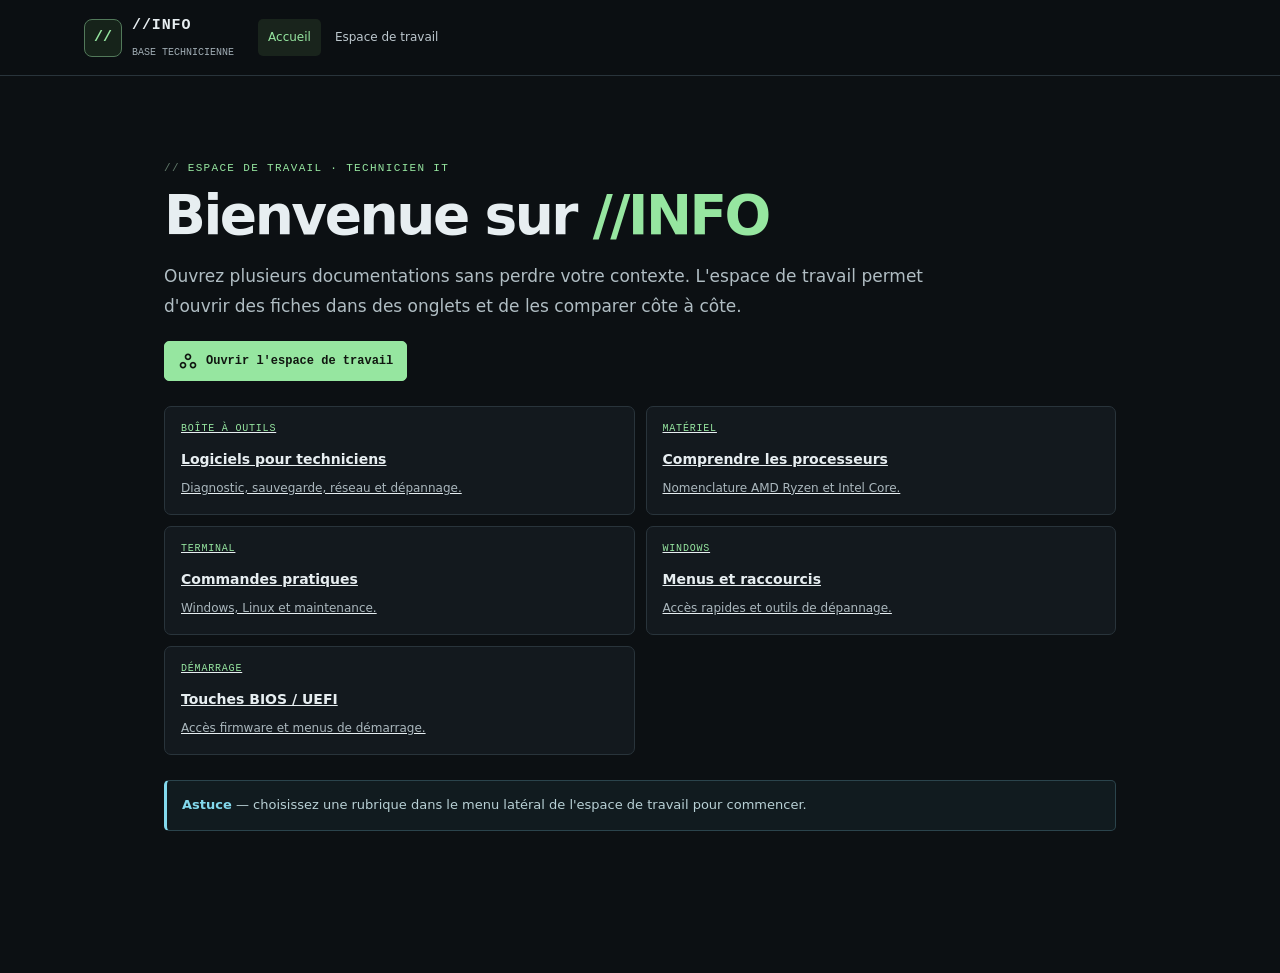
==== home.html @ bd090550 "Ajout des fichier" ====
<!doctype html>
<html lang="fr">
<head>
  <meta charset="utf-8">
  <meta name="viewport" content="width=device-width, initial-scale=1">
  <meta name="theme-color" content="#0c1013">
  <meta name="description" content="//INFO : documentation informatique et boîte à outils technicien.">
  <title>//INFO — Accueil</title>
  <link rel="stylesheet" href="https://fonts.googleapis.com/css2?family=Material+Symbols+Outlined:FILL@0..1&display=block">
  <link rel="stylesheet" href="style.css">
</head>
<body>
  <header class="site-header">
    <div class="header-inner">
      <a class="brand" href="home.html">
        <span class="brand-mark">//</span>
        <span>
          <span class="brand-name">//INFO</span><br>
          <span class="brand-sub">BASE TECHNICIENNE</span>
        </span>
      </a>
      <nav class="site-nav" aria-label="Navigation principale">
        <a href="home.html" aria-current="page">Accueil</a>
        <a href="index.html">Espace de travail</a>
      </nav>
    </div>
  </header>
  <main class="page">
    <div class="doc-inner">
      <section class="welcome" style="padding: clamp(24px, 5vw, 40px) 0;">
        <div class="eyebrow">Espace de travail · technicien IT</div>
        <h1>Bienvenue sur <span style="color:var(--green)">//INFO</span></h1>
        <p class="lead">Ouvrez plusieurs documentations sans perdre votre contexte. L'espace de travail permet d'ouvrir des fiches dans des onglets et de les comparer côte à côte.</p>
        <div class="hero-actions">
          <a href="index.html" class="button">
            <span class="material-symbols-outlined" aria-hidden="true">workspaces</span>
            Ouvrir l'espace de travail
          </a>
        </div>
        <div class="welcome-grid">
          <a href="index.html?open=tools" class="welcome-card">
            <span class="card-label">BOÎTE À OUTILS</span>
            <strong>Logiciels pour techniciens</strong>
            <span>Diagnostic, sauvegarde, réseau et dépannage.</span>
          </a>
          <a href="index.html?open=cpu" class="welcome-card">
            <span class="card-label">MATÉRIEL</span>
            <strong>Comprendre les processeurs</strong>
            <span>Nomenclature AMD Ryzen et Intel Core.</span>
          </a>
          <a href="index.html?open=commands" class="welcome-card">
            <span class="card-label">TERMINAL</span>
            <strong>Commandes pratiques</strong>
            <span>Windows, Linux et maintenance.</span>
          </a>
          <a href="index.html?open=windows" class="welcome-card">
            <span class="card-label">WINDOWS</span>
            <strong>Menus et raccourcis</strong>
            <span>Accès rapides et outils de dépannage.</span>
          </a>
          <a href="index.html?open=bios" class="welcome-card">
            <span class="card-label">DÉMARRAGE</span>
            <strong>Touches BIOS / UEFI</strong>
            <span>Accès firmware et menus de démarrage.</span>
          </a>
        </div>
        <p class="callout info">
          <strong>Astuce</strong> — choisissez une rubrique dans le menu latéral de l'espace de travail pour commencer.
        </p>
      </section>
    </div>
  </main>
</body>
</html>
---- style.css ----
:root {
  color-scheme: dark;
  --bg: #0c1013;
  --panel: #13191e;
  --panel-2: #192127;
  --line: #29343b;
  --text: #e7eef1;
  --muted: #a0adb4;
  --green: #96e6a0;
  --cyan: #83d9ed;
  --amber: #f2c178;
  --mono: ui-monospace, SFMono-Regular, Consolas, "Liberation Mono", monospace;
  --sans: Inter, ui-sans-serif, system-ui, -apple-system, "Segoe UI", sans-serif;
}

* {
  box-sizing: border-box;
}

html {
  scroll-behavior: smooth;
}

body {
  margin: 0;
  background: var(--bg);
  color: var(--text);
  font: 15px/1.7 var(--sans);
}

a {
  color: var(--green);
}

a:hover {
  color: #c0f5c6;
}

button,
input {
  font: inherit;
}

.material-symbols-outlined {
  font-family: 'Material Symbols Outlined';
  font-weight: normal;
  font-style: normal;
  font-size: 20px;
  line-height: 1;
  letter-spacing: normal;
  text-transform: none;
  display: inline-block;
  white-space: nowrap;
  word-wrap: normal;
  direction: ltr;
  font-feature-settings: 'liga';
  -webkit-font-feature-settings: 'liga';
  -webkit-font-smoothing: antialiased;
  font-variation-settings: 'FILL' 0, 'wght' 400, 'GRAD' 0, 'opsz' 24;
}

.eyebrow {
  color: var(--green);
  font: 11px var(--mono);
  letter-spacing: .12em;
  text-transform: uppercase;
}

.eyebrow::before {
  content: "// ";
  color: #62796a;
}

h1 {
  font-size: clamp(34px, 6vw, 55px);
  letter-spacing: -0.045em;
  line-height: 1.08;
  margin: 12px 0 16px;
}

h2 {
  font-size: 23px;
  letter-spacing: -0.025em;
  margin: 38px 0 12px;
}

h3 {
  font-size: 16px;
  margin: 0 0 8px;
}

.lead {
  font-size: 17px;
  line-height: 1.75;
  color: #b0bdc3;
  max-width: 760px;
}

.chips {
  display: flex;
  flex-wrap: wrap;
  gap: 8px;
  margin: 20px 0;
}

.chip {
  font: 10px var(--mono);
  color: #b1ddb5;
  background: #152019;
  border: 1px solid #2b4230;
  border-radius: 4px;
  padding: 4px 8px;
}

.hero {
  padding: 28px;
  border: 1px solid #334138;
  border-radius: 10px;
  background: linear-gradient(120deg, #132019, #12181d 68%);
  margin: 26px 0;
}

.hero p,
.card p {
  color: #aab7bd;
  margin: 0;
}

.hero-actions {
  display: flex;
  flex-wrap: wrap;
  gap: 10px;
  margin-top: 19px;
}

.button {
  display: inline-flex;
  align-items: center;
  justify-content: center;
  gap: 8px;
  padding: 9px 13px;
  border: 1px solid var(--green);
  border-radius: 5px;
  background: var(--green);
  color: #101610;
  text-decoration: none;
  font: 600 12px var(--mono);
}

.button:hover {
  color: #101610;
  background: #b9f3bf;
}

.button.secondary {
  background: transparent;
  color: var(--text);
  border-color: var(--line);
}

.button.secondary:hover {
  border-color: var(--green);
  color: var(--green);
}

.grid {
  display: grid;
  grid-template-columns: repeat(2, minmax(0, 1fr));
  gap: 12px;
}

.card {
  display: block;
  padding: 17px;
  border: 1px solid var(--line);
  border-radius: 8px;
  background: var(--panel);
  text-decoration: none;
  color: var(--text);
}

a.card:hover {
  border-color: #58745e;
  transform: translateY(-1px);
}

.card-label {
  font: 10px var(--mono);
  letter-spacing: .1em;
  text-transform: uppercase;
  color: var(--green);
  margin-bottom: 8px;
}

.card-title {
  font-weight: 650;
  margin-bottom: 5px;
}

.callout {
  margin: 18px 0;
  padding: 13px 15px;
  border: 1px solid #514226;
  border-left: 3px solid var(--amber);
  border-radius: 5px;
  background: #1b1710;
  color: #e0d2b8;
  font-size: 13px;
}

.callout strong {
  color: var(--amber);
}

.callout.info {
  border-color: #2b444c;
  border-left-color: var(--cyan);
  background: #111b1f;
  color: #b8d0d5;
}

.callout.info strong {
  color: var(--cyan);
}

.table-wrap {
  overflow-x: auto;
  margin: 14px 0;
  border: 1px solid var(--line);
  border-radius: 7px;
}

table {
  width: 100%;
  border-collapse: collapse;
  min-width: 520px;
  font-size: 13px;
}

th,
td {
  padding: 10px 12px;
  border-bottom: 1px solid var(--line);
  text-align: left;
  vertical-align: top;
}

th {
  background: #171e23;
  color: #b7c4c9;
  font: 10px var(--mono);
  letter-spacing: .08em;
  text-transform: uppercase;
}

td {
  color: #d0d9dd;
}

tr:last-child td {
  border-bottom: 0;
}

td a {
  overflow-wrap: anywhere;
}

.terminal {
  margin: 14px 0;
  border: 1px solid var(--line);
  border-radius: 7px;
  background: #080b0e;
  overflow: hidden;
}

.terminal-head {
  display: flex;
  align-items: center;
  justify-content: space-between;
  padding: 8px 12px;
  border-bottom: 1px solid var(--line);
  color: var(--muted);
  font: 10px var(--mono);
}

.copy {
  padding: 4px 9px;
  border: 1px solid #39444b;
  border-radius: 4px;
  background: transparent;
  color: #c2cdd1;
  font: 10px var(--mono);
  cursor: pointer;
}

.copy:hover {
  border-color: var(--green);
  color: var(--green);
}

pre {
  margin: 0;
  padding: 14px 16px;
  overflow: auto;
  color: #c4e7cb;
  font: 12px/1.8 var(--mono);
  white-space: pre-wrap;
  word-break: break-word;
}

code {
  font: .92em var(--mono);
  color: #c4e7cb;
  background: #192126;
  padding: 2px 5px;
  border-radius: 3px;
}

.terminal code {
  padding: 0;
  background: none;
}

ul,
ol {
  padding-left: 24px;
}

li {
  padding: 3px 0;
  color: #c3cdd1;
}

.footer {
  display: flex;
  justify-content: space-between;
  gap: 12px;
  margin-top: 54px;
  padding-top: 16px;
  border-top: 1px solid var(--line);
  color: #718087;
  font: 10px var(--mono);
}

.hidden-by-search {
  display: none !important;
}

::selection {
  background: #96e6a044;
}

/* Workspace shell */
.workspace-page {
  height: 100vh;
  min-height: 420px;
  overflow: hidden;
}

.workspace-shell {
  height: 100%;
  display: flex;
}

.workspace-sidebar {
  width: 268px;
  flex: 0 0 268px;
  background: #0d1115;
  border-right: 1px solid var(--line);
  display: flex;
  flex-direction: column;
  z-index: 20;
  min-height: 0;
}

.workspace-brand {
  display: flex;
  align-items: center;
  justify-content: space-between;
  padding: 19px 17px;
  border-bottom: 1px solid var(--line);
}

.brand {
  display: flex;
  align-items: center;
  gap: 10px;
  color: var(--text);
  text-decoration: none;
}

.brand-mark {
  display: grid;
  place-items: center;
  width: 38px;
  height: 38px;
  border: 1px solid #52795a;
  border-radius: 8px;
  color: var(--green);
  background: #16231a;
  font: 700 15px var(--mono);
}

.brand-name {
  font: 700 15px var(--mono);
  letter-spacing: .06em;
}

.brand-sub {
  font: 10px var(--mono);
  color: var(--muted);
}

.sidebar-close {
  display: none;
  background: transparent;
  border: 0;
  color: var(--muted);
  font-size: 25px;
}

.workspace-switch {
  display: flex;
  gap: 4px;
  margin: 15px 12px 12px;
  padding: 4px;
  border: 1px solid var(--line);
  border-radius: 7px;
  background: #090c0f;
}

.workspace-switch button {
  display: flex;
  align-items: center;
  justify-content: center;
  gap: 6px;
  flex: 1;
  min-width: 0;
  padding: 8px 4px;
  border: 0;
  border-radius: 5px;
  background: transparent;
  color: var(--muted);
  font: 11px var(--mono);
  cursor: pointer;
}

.workspace-switch .material-symbols-outlined {
  font-size: 17px;
}

.workspace-switch button.active {
  background: var(--panel-2);
  color: var(--green);
  box-shadow: 0 0 0 1px var(--line);
}

.workspace-search {
  display: flex;
  align-items: center;
  gap: 8px;
  margin: 0 12px 10px;
  padding: 0 10px;
  border: 1px solid var(--line);
  border-radius: 6px;
  background: #090c0f;
  color: var(--muted);
}

.workspace-search:focus-within {
  border-color: #638a69;
}

.workspace-search input {
  width: 100%;
  min-width: 0;
  padding: 9px 0;
  border: 0;
  outline: 0;
  background: transparent;
  color: var(--text);
  font-size: 12px;
}

.workspace-nav {
  overflow-y: auto;
  padding: 0 9px 15px;
}

.nav-category {
  padding: 15px 10px 6px;
  color: #728188;
  font: 10px var(--mono);
  letter-spacing: .12em;
  text-transform: uppercase;
}

.workspace-nav-link {
  display: flex;
  align-items: center;
  gap: 10px;
  width: 100%;
  padding: 9px 10px;
  border: 0;
  border-radius: 5px;
  background: transparent;
  color: #b7c3c8;
  text-align: left;
  font-size: 13px;
  cursor: pointer;
}

.workspace-nav-link:hover,
.workspace-nav-link.has-tab {
  background: #151d20;
  color: var(--green);
}

.nav-icon {
  width: 18px;
  color: #839399;
  text-align: center;
  font-size: 17px;
}

.workspace-nav-link:hover .nav-icon,
.workspace-nav-link.has-tab .nav-icon {
  color: var(--green);
}

.nav-empty {
  padding: 8px 10px;
  color: var(--muted);
  font: 12px var(--mono);
}

.sidebar-foot {
  margin-top: auto;
  padding: 13px 17px;
  border-top: 1px solid var(--line);
  color: var(--muted);
  font: 10px var(--mono);
}

.sidebar-scrim {
  display: none;
}

.status-dot {
  display: inline-block;
  width: 7px;
  height: 7px;
  margin-right: 7px;
  border-radius: 50%;
  background: var(--green);
  box-shadow: 0 0 8px #96e6a055;
}

.workspace-main {
  display: flex;
  flex: 1;
  flex-direction: column;
  min-width: 0;
  min-height: 0;
}

.workspace-topbar {
  height: 52px;
  flex: 0 0 52px;
  display: flex;
  align-items: center;
  gap: 12px;
  padding: 0 20px;
  border-bottom: 1px solid var(--line);
  background: #0d1115;
}

.workspace-crumb {
  display: flex;
  align-items: center;
  gap: 9px;
  overflow: hidden;
  color: #86949a;
  font: 10px var(--mono);
  letter-spacing: .05em;
  white-space: nowrap;
}

.workspace-crumb strong {
  overflow: hidden;
  color: #d0d9dd;
  font-weight: 500;
  text-overflow: ellipsis;
}

.workspace-actions {
  display: flex;
  gap: 6px;
  margin-left: auto;
}

.split-button,
.mobile-menu {
  border: 1px solid var(--line);
  border-radius: 5px;
  background: #141a1e;
  color: #bcc7cb;
  padding: 6px 9px;
  font: 11px var(--mono);
  cursor: pointer;
}

.split-button:hover,
.split-button.active {
  border-color: #54765a;
  color: var(--green);
}

.mobile-menu,
.mobile-brand {
  display: none;
}

.workspace {
  display: flex;
  flex: 1;
  min-width: 0;
  min-height: 0;
  overflow: hidden;
}

.pane {
  display: flex;
  flex: 1;
  flex-direction: column;
  min-width: 0;
  min-height: 0;
  background: var(--bg);
}

.pane-secondary {
  border-left: 1px solid var(--line);
}

.pane[hidden] {
  display: none;
}

.pane.active-pane {
  box-shadow: inset 0 2px var(--green);
}

.split-view .pane {
  flex-basis: 50%;
}

.tab-strip {
  display: flex;
  flex: 0 0 auto;
  min-height: 39px;
  overflow-x: auto;
  overflow-y: hidden;
  border-bottom: 1px solid var(--line);
  background: #101519;
  scrollbar-width: thin;
  padding: 2px 2px 0 2px;
}

.tab-strip.drag-over {
  background: #151f24;
  box-shadow: inset 0 -2px var(--green);
}

.workspace-tab-group {
  display: flex;
  align-items: center;
  flex: 0 0 auto;
  max-width: 240px;
  border-right: 1px solid #222b31;
  border-bottom: 2px solid transparent;
}

.workspace-tab-group:has(.workspace-tab.active) {
  border-bottom-color: var(--green);
  background: #151c20;
}

.workspace-tab-group:focus-within {
  border-bottom-color: var(--green);
}

.workspace-tab {
  display: flex;
  align-items: center;
  max-width: 210px;
  min-width: 90px;
  padding: 0 0 0 10px;
  border: 0;
  background: transparent;
  color: #9fadb3;
  font-size: 11px;
  cursor: grab;
}

.workspace-tab-group:has(.workspace-tab.active) .workspace-tab {
  color: var(--text);
}

.workspace-tab:focus-visible,
.tab-close:focus-visible {
  outline: 2px solid var(--cyan);
  outline-offset: -2px;
}

.tab-title {
  overflow: hidden;
  text-overflow: ellipsis;
  white-space: nowrap;
}

.tab-close {
  flex: 0 0 auto;
  width: 30px;
  height: 30px;
  margin: 0 4px;
  padding: 0;
  border: 0;
  border-radius: 4px;
  background: transparent;
  color: #819097;
  font-size: 18px;
  line-height: 1;
  cursor: pointer;
}

.tab-close.material-symbols-outlined {
  font-size: 17px;
}

.tab-close:hover {
  background: #343d42;
  color: #fff;
}

.pane-body {
  flex: 1;
  min-height: 0;
  overflow: hidden;
  background: var(--bg);
  display: flex;
  flex-direction: column;
}

.doc-frame {
  display: none;
  width: 100%;
  height: 100%;
  min-height: 0;
  border: 0;
  background: var(--bg);
}

.doc-frame.is-active {
  display: block;
}

.pane-empty {
  display: grid;
  place-items: center;
  height: 100%;
  min-height: 180px;
  padding: 25px;
  color: #89979d;
  text-align: center;
  font-size: 13px;
}

.welcome {
  max-width: 1000px;
  margin: auto;
  padding: clamp(24px, 5vw, 58px);
}

.welcome .lead {
  max-width: 760px;
}

.welcome-grid {
  display: grid;
  grid-template-columns: repeat(2, minmax(0, 1fr));
  gap: 11px;
  margin: 25px 0;
}

.welcome-card {
  display: flex;
  flex-direction: column;
  gap: 6px;
  padding: 16px;
  border: 1px solid var(--line);
  border-radius: 7px;
  background: var(--panel);
  color: var(--text);
  text-align: left;
  cursor: pointer;
}

.welcome-card:hover {
  border-color: #58745e;
  background: #171f1d;
}

.welcome-card strong {
  font-size: 14px;
}

.welcome-card > span:last-child {
  color: #aab7bd;
  font-size: 12px;
}

.welcome-card .card-label {
  color: var(--green);
  font: 10px var(--mono);
  letter-spacing: .08em;
}

/* Standalone documentation pages */
.site-header {
  position: sticky;
  top: 0;
  z-index: 5;
  background: #0c1013ee;
  border-bottom: 1px solid var(--line);
  backdrop-filter: blur(12px);
}

.header-inner {
  width: min(1160px, 100%);
  margin: auto;
  padding: 12px 24px;
  display: flex;
  align-items: center;
  gap: 24px;
}

.site-nav {
  display: flex;
  align-items: center;
  gap: 4px;
  flex: 1;
}

.site-nav a {
  padding: 8px 10px;
  color: #bdc8ce;
  text-decoration: none;
  border-radius: 5px;
  font-size: 12px;
}

.site-nav a:hover,
.site-nav a[aria-current="page"] {
  background: #19241c;
  color: var(--green);
}

.nav-toggle {
  display: none;
  margin-left: auto;
  background: transparent;
  border: 1px solid var(--line);
  border-radius: 6px;
  color: var(--text);
  padding: 7px 10px;
  cursor: pointer;
}

.search {
  margin-left: auto;
  min-width: 160px;
}

.search input {
  width: 100%;
  padding: 8px 10px;
  background: #090c0f;
  border: 1px solid var(--line);
  border-radius: 6px;
  color: var(--text);
  font-size: 12px;
  outline: none;
}

.page {
  width: min(100% - 48px, 1000px);
  margin: 0 auto;
  padding: 46px 0 72px;
}

.embedded-page {
  min-height: 100%;
  height: auto;
  overflow: visible;
}

.embedded-page .site-header,
.embedded-page .footer {
  display: none !important;
}

.embedded-page .page {
  width: min(100% - 40px, 1000px);
  padding: 30px 0 42px;
}

.embedded-page .embedded-page-content,
.embedded-page .doc-inner {
  width: 100%;
  max-width: 960px;
  margin: 0 auto;
  padding: 18px 24px 40px;
}

.embedded-page .embedded-page-content > *:first-child,
.embedded-page .doc-inner > *:first-child {
  margin-top: 0;
}

.embedded-page h1 {
  font-size: clamp(28px, 5vw, 46px);
}

.embedded-page h2 {
  font-size: 20px;
  margin: 30px 0 10px;
}

.doc-inner {
  width: min(100% - 48px, 1000px);
  margin: 0 auto;
  padding: 0 0 12px;
}

@media (max-width: 950px) {
  .workspace-sidebar {
    width: 240px;
    flex-basis: 240px;
  }
  .workspace-topbar {
    padding: 0 14px;
  }
  .split-button span {
    display: none;
  }
  .header-inner {
    gap: 12px;
  }
  .site-nav {
    gap: 0;
  }
  .site-nav a {
    padding: 8px 7px;
    font-size: 11px;
  }
  .search {
    min-width: 135px;
  }
}

@media (max-width: 720px) {
  .workspace-page {
    height: 100dvh;
    min-height: 0;
  }
  .workspace-sidebar {
    position: fixed;
    inset: 0 auto 0 0;
    width: min(300px, 88vw);
    transform: translateX(-105%);
    transition: transform .2s ease;
    box-shadow: 12px 0 38px #0009;
  }
  .sidebar-open .workspace-sidebar {
    transform: translateX(0);
  }
  .sidebar-close {
    display: block;
  }
  .sidebar-open .sidebar-scrim {
    display: block;
    position: fixed;
    inset: 0;
    z-index: 19;
    background: #0009;
  }
  .workspace-topbar {
    height: 48px;
    flex-basis: 48px;
    padding: 0 10px;
    gap: 8px;
  }
  .mobile-menu {
    display: block;
    padding: 6px 8px;
  }
  .mobile-brand {
    display: block;
    color: var(--green);
    font: 700 12px var(--mono);
    text-decoration: none;
  }
  .workspace-crumb {
    gap: 5px;
    font-size: 9px;
  }
  .workspace-crumb > span:first-child {
    display: none;
  }
  .split-button {
    padding: 6px 8px;
  }
  .workspace {
    overflow-y: auto;
    display: flex;
    flex-direction: column;
  }
  .pane {
    flex: 1 0 100%;
    min-height: 0;
  }
  .pane-secondary {
    border-left: 0;
    border-top: 1px solid var(--line);
  }
  .split-view .pane {
    flex: 1 0 75dvh;
    min-height: 300px;
  }
  .tab-strip {
    min-height: 38px;
  }
  .workspace-tab {
    max-width: 70vw;
    min-width: 105px;
  }
  .welcome {
    padding: 25px 17px;
  }
  .welcome h1 {
    font-size: 36px;
  }
  .welcome .lead {
    font-size: 14px;
  }
  .welcome-grid {
    grid-template-columns: 1fr;
    gap: 8px;
    margin: 18px 0;
  }
  .welcome-card {
    padding: 13px;
  }
  .page {
    width: min(100% - 32px, 1000px);
    padding: 30px 0 52px;
  }
  .grid {
    grid-template-columns: 1fr;
  }
  .hero {
    padding: 21px;
  }
  .footer {
    flex-direction: column;
  }
  .lead {
    font-size: 15px;
  }
  h2 {
    margin-top: 30px;
  }
  .header-inner {
    flex-wrap: wrap;
    padding: 10px 16px;
  }
  .nav-toggle {
    display: block;
  }
  .site-nav {
    display: none;
    order: 3;
    flex-basis: 100%;
    align-items: stretch;
    flex-direction: column;
    padding: 5px 0;
  }
  .site-nav.open {
    display: flex;
  }
  .site-nav a {
    font-size: 13px;
    padding: 9px;
  }
  .search {
    order: 4;
    display: none;
    flex-basis: 100%;
    margin: 0;
  }
  .search.open {
    display: block;
  }
  .embedded-page .embedded-page-content {
    padding: 14px 18px 30px;
  }
}

@media (max-width: 400px) {
  .workspace-crumb {
    max-width: 92px;
  }
  .workspace-actions {
    gap: 3px;
  }
  .split-button {
    font-size: 10px;
  }
  .welcome h1 {
    font-size: 32px;
  }
}

@media (prefers-reduced-motion: reduce) {
  html {
    scroll-behavior: auto;
  }
  *,
  *::before,
  *::after {
    transition: none !important;
  }
}
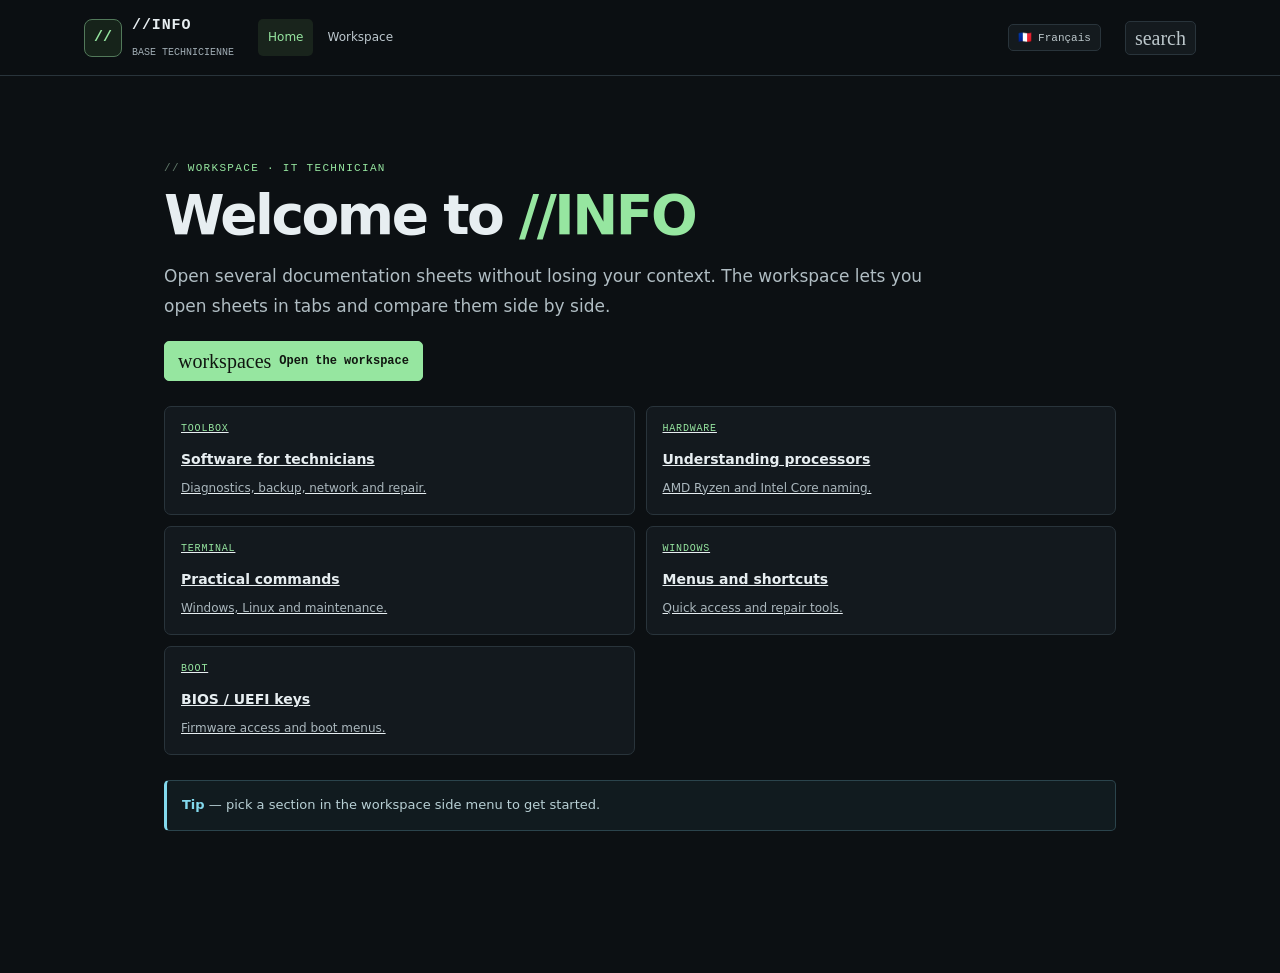
==== commit c79cacb3: "Add files via upload" ====
--- a/home.html
+++ b/home.html
@@ -6,7 +6,7 @@
   <meta name="theme-color" content="#0c1013">
   <meta name="description" content="//INFO : documentation informatique et boîte à outils technicien.">
   <title>//INFO — Accueil</title>
-  <link rel="stylesheet" href="https://fonts.googleapis.com/css2?family=Material+Symbols+Outlined:FILL@0..1&display=block">
+  <link rel="icon" type="image/svg+xml" href="favicon.svg">
   <link rel="stylesheet" href="style.css">
 </head>
 <body>
@@ -20,55 +20,58 @@
         </span>
       </a>
       <nav class="site-nav" aria-label="Navigation principale">
-        <a href="home.html" aria-current="page">Accueil</a>
-        <a href="index.html">Espace de travail</a>
+        <a href="home.html" aria-current="page" data-en="Home">Accueil</a>
+        <a href="index.html" data-en="Workspace">Espace de travail</a>
       </nav>
+      <button type="button" class="lang-button" data-lang-toggle aria-label="Changer de langue / Change language"></button>
     </div>
   </header>
   <main class="page">
     <div class="doc-inner">
       <section class="welcome" style="padding: clamp(24px, 5vw, 40px) 0;">
-        <div class="eyebrow">Espace de travail · technicien IT</div>
-        <h1>Bienvenue sur <span style="color:var(--green)">//INFO</span></h1>
-        <p class="lead">Ouvrez plusieurs documentations sans perdre votre contexte. L'espace de travail permet d'ouvrir des fiches dans des onglets et de les comparer côte à côte.</p>
+        <div class="eyebrow" data-en="Workspace · IT technician">Espace de travail · technicien IT</div>
+        <h1><span data-en="Welcome to">Bienvenue sur</span> <span style="color:var(--green)">//INFO</span></h1>
+        <p class="lead" data-en="Open several documentation sheets without losing your context. The workspace lets you open sheets in tabs and compare them side by side.">Ouvrez plusieurs documentations sans perdre votre contexte. L'espace de travail permet d'ouvrir des fiches dans des onglets et de les comparer côte à côte.</p>
         <div class="hero-actions">
           <a href="index.html" class="button">
             <span class="material-symbols-outlined" aria-hidden="true">workspaces</span>
-            Ouvrir l'espace de travail
+            <span data-en="Open the workspace">Ouvrir l'espace de travail</span>
           </a>
         </div>
         <div class="welcome-grid">
           <a href="index.html?open=tools" class="welcome-card">
-            <span class="card-label">BOÎTE À OUTILS</span>
-            <strong>Logiciels pour techniciens</strong>
-            <span>Diagnostic, sauvegarde, réseau et dépannage.</span>
+            <span class="card-label" data-en="TOOLBOX">BOÎTE À OUTILS</span>
+            <strong data-en="Software for technicians">Logiciels pour techniciens</strong>
+            <span data-en="Diagnostics, backup, network and repair.">Diagnostic, sauvegarde, réseau et dépannage.</span>
           </a>
           <a href="index.html?open=cpu" class="welcome-card">
-            <span class="card-label">MATÉRIEL</span>
-            <strong>Comprendre les processeurs</strong>
-            <span>Nomenclature AMD Ryzen et Intel Core.</span>
+            <span class="card-label" data-en="HARDWARE">MATÉRIEL</span>
+            <strong data-en="Understanding processors">Comprendre les processeurs</strong>
+            <span data-en="AMD Ryzen and Intel Core naming.">Nomenclature AMD Ryzen et Intel Core.</span>
           </a>
           <a href="index.html?open=commands" class="welcome-card">
             <span class="card-label">TERMINAL</span>
-            <strong>Commandes pratiques</strong>
-            <span>Windows, Linux et maintenance.</span>
+            <strong data-en="Practical commands">Commandes pratiques</strong>
+            <span data-en="Windows, Linux and maintenance.">Windows, Linux et maintenance.</span>
           </a>
           <a href="index.html?open=windows" class="welcome-card">
             <span class="card-label">WINDOWS</span>
-            <strong>Menus et raccourcis</strong>
-            <span>Accès rapides et outils de dépannage.</span>
+            <strong data-en="Menus and shortcuts">Menus et raccourcis</strong>
+            <span data-en="Quick access and repair tools.">Accès rapides et outils de dépannage.</span>
           </a>
           <a href="index.html?open=bios" class="welcome-card">
-            <span class="card-label">DÉMARRAGE</span>
-            <strong>Touches BIOS / UEFI</strong>
-            <span>Accès firmware et menus de démarrage.</span>
+            <span class="card-label" data-en="BOOT">DÉMARRAGE</span>
+            <strong data-en="BIOS / UEFI keys">Touches BIOS / UEFI</strong>
+            <span data-en="Firmware access and boot menus.">Accès firmware et menus de démarrage.</span>
           </a>
         </div>
         <p class="callout info">
-          <strong>Astuce</strong> — choisissez une rubrique dans le menu latéral de l'espace de travail pour commencer.
+          <strong data-en="Tip">Astuce</strong> — <span data-en="pick a section in the workspace side menu to get started.">choisissez une rubrique dans le menu latéral de l'espace de travail pour commencer.</span>
         </p>
       </section>
     </div>
   </main>
+  <script src="search-index.js" defer></script>
+  <script src="script.js" defer></script>
 </body>
 </html>
--- a/style.css
+++ b/style.css
@@ -1,3 +1,11 @@
+@font-face {
+  font-family: 'Material Symbols Outlined';
+  font-style: normal;
+  font-weight: 100 700;
+  font-display: block;
+  src: url('fonts/material-symbols.woff2') format('woff2');
+}
+
 :root {
   color-scheme: dark;
   --bg: #0c1013;
@@ -621,6 +629,27 @@
   display: none;
 }
 
+.lang-button {
+  border: 1px solid var(--line);
+  border-radius: 5px;
+  background: #141a1e;
+  color: #bcc7cb;
+  padding: 6px 9px;
+  font: 11px var(--mono);
+  cursor: pointer;
+  white-space: nowrap;
+}
+
+.lang-button:hover {
+  border-color: #54765a;
+  color: var(--green);
+}
+
+.site-header .lang-button {
+  margin-left: 10px;
+  flex: 0 0 auto;
+}
+
 .workspace {
   display: flex;
   flex: 1;
@@ -1141,3 +1170,150 @@
     transition: none !important;
   }
 }
+
+/* Recherche globale (Ctrl+K) */
+.gsearch {
+  position: fixed;
+  inset: 0;
+  z-index: 100;
+  display: grid;
+  place-items: start center;
+  padding-top: 12vh;
+}
+
+.gsearch[hidden] {
+  display: none;
+}
+
+.gsearch-backdrop {
+  position: absolute;
+  inset: 0;
+  background: #000a;
+  backdrop-filter: blur(2px);
+}
+
+.gsearch-panel {
+  position: relative;
+  width: min(640px, 92vw);
+  background: #0f151a;
+  border: 1px solid var(--line);
+  border-radius: 10px;
+  box-shadow: 0 24px 60px #000c;
+  overflow: hidden;
+}
+
+.gsearch-field {
+  display: flex;
+  align-items: center;
+  gap: 10px;
+  padding: 12px 14px;
+  border-bottom: 1px solid var(--line);
+  color: var(--muted);
+}
+
+.gsearch-field input {
+  flex: 1;
+  min-width: 0;
+  border: 0;
+  outline: 0;
+  background: transparent;
+  color: var(--text);
+  font-size: 15px;
+}
+
+.gsearch-field kbd {
+  font: 10px var(--mono);
+  color: var(--muted);
+  border: 1px solid var(--line);
+  border-radius: 4px;
+  padding: 3px 6px;
+}
+
+.gsearch-results {
+  max-height: 52vh;
+  overflow: auto;
+  padding: 6px;
+}
+
+.gsearch-item {
+  display: flex;
+  flex-direction: column;
+  gap: 2px;
+  width: 100%;
+  padding: 9px 11px;
+  border: 0;
+  border-radius: 6px;
+  background: transparent;
+  color: var(--text);
+  text-align: left;
+  cursor: pointer;
+}
+
+.gsearch-item.active,
+.gsearch-item:hover {
+  background: #17201f;
+}
+
+.gsearch-item.active {
+  box-shadow: inset 2px 0 var(--green);
+}
+
+.gs-title {
+  font-size: 13px;
+  color: var(--green);
+}
+
+.gs-page {
+  font: 10px var(--mono);
+  color: #728188;
+  text-transform: uppercase;
+}
+
+.gs-snippet {
+  font-size: 12px;
+  color: #9fadb3;
+  overflow: hidden;
+  text-overflow: ellipsis;
+  white-space: nowrap;
+}
+
+.gsearch-none {
+  padding: 16px;
+  color: var(--muted);
+  font-size: 13px;
+  text-align: center;
+}
+
+.gsearch-hint {
+  padding: 8px 14px;
+  border-top: 1px solid var(--line);
+  color: #728188;
+  font: 10px var(--mono);
+}
+
+.gsearch-trigger {
+  display: inline-flex;
+  align-items: center;
+  gap: 6px;
+  border: 1px solid var(--line);
+  border-radius: 5px;
+  background: #141a1e;
+  color: #bcc7cb;
+  padding: 6px 9px;
+  cursor: pointer;
+}
+
+.gsearch-trigger:hover {
+  border-color: #54765a;
+  color: var(--green);
+}
+
+.header-inner .gsearch-trigger {
+  margin-left: auto;
+}
+
+@media (max-width: 720px) {
+  .gsearch {
+    padding-top: 6vh;
+  }
+}
